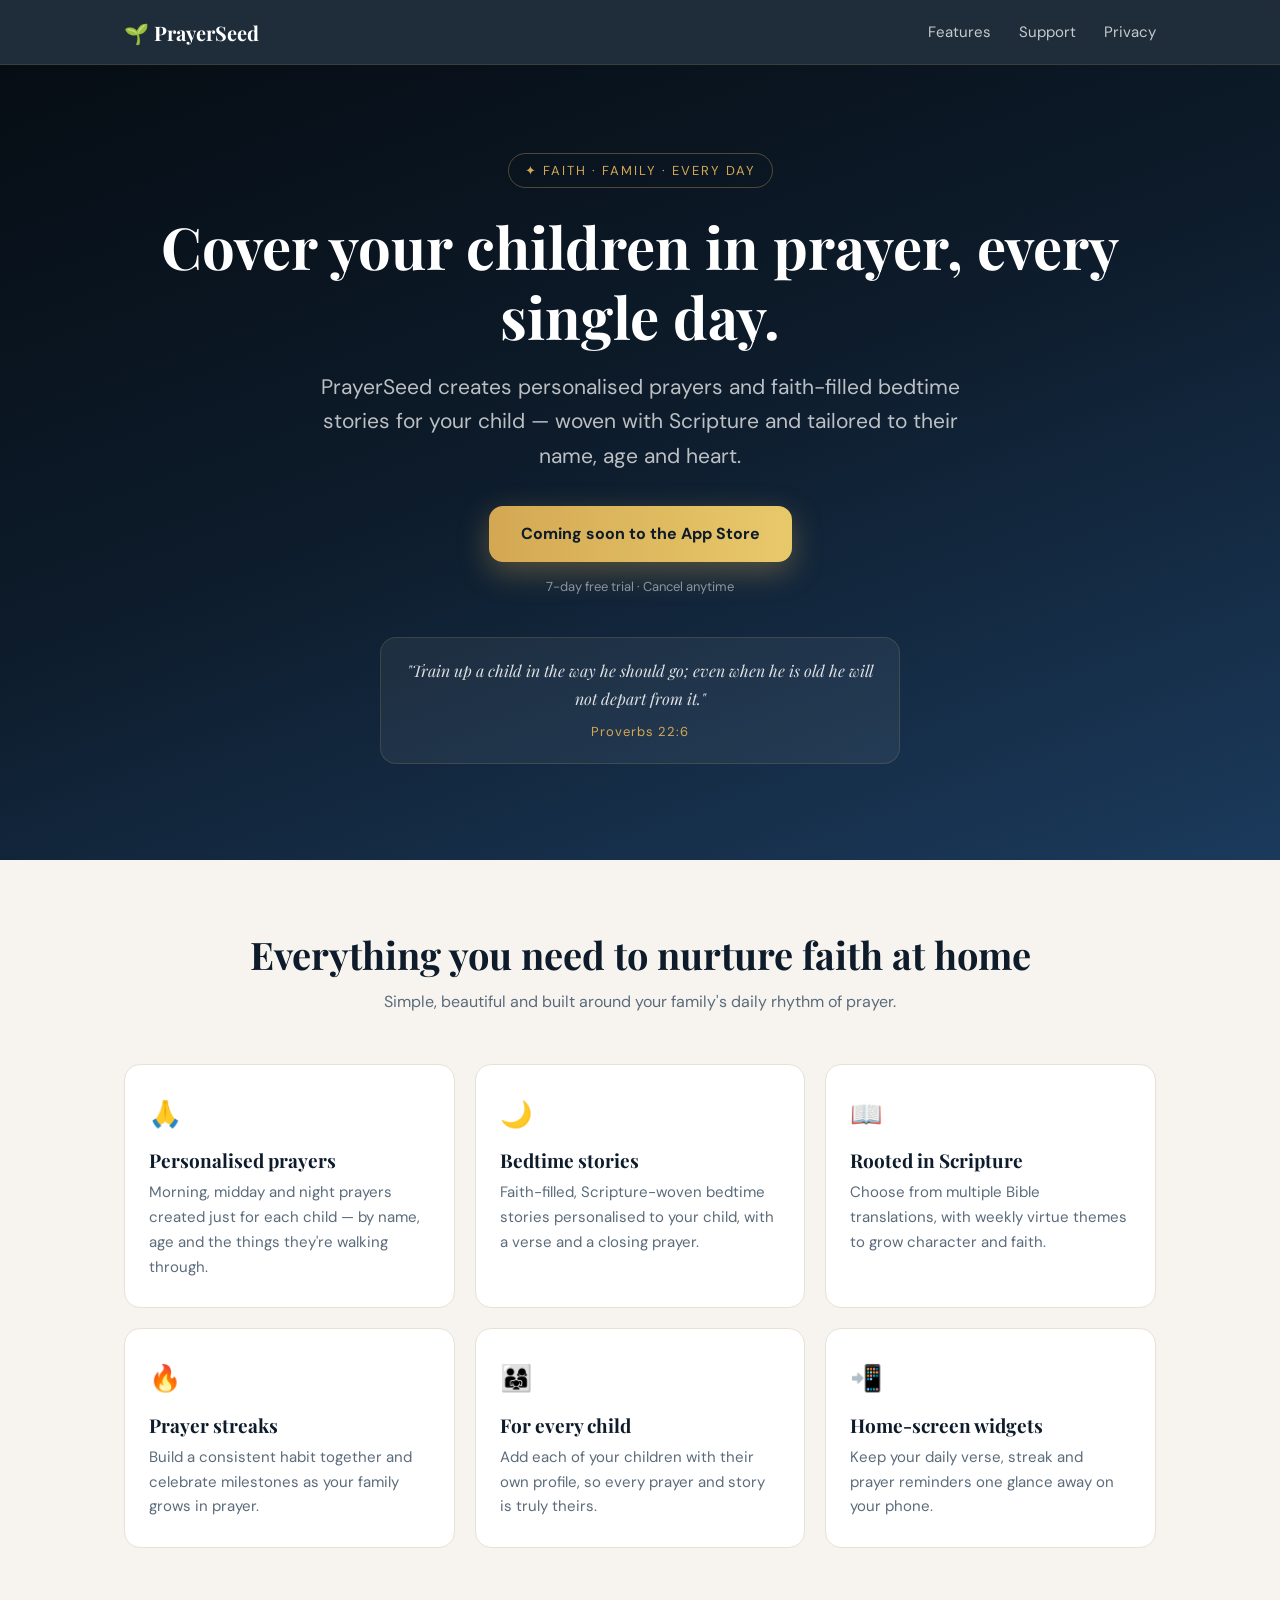
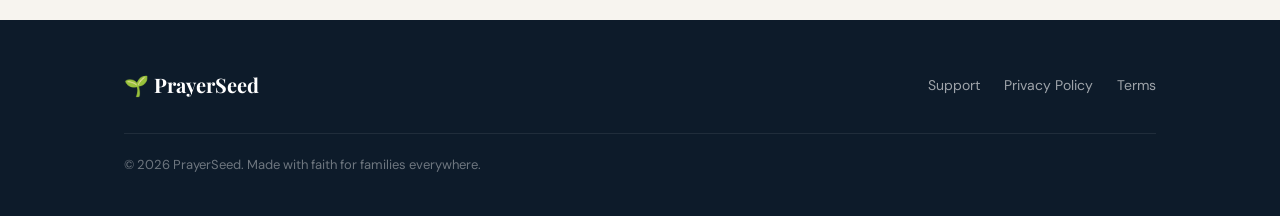
==== index.html @ 8b109efc "PrayerSeed marketing site: landing, privacy, terms, support Static site for prayerseed.app — App Sto" ====
<!DOCTYPE html>
<html lang="en">
<head>
  <meta charset="UTF-8" />
  <meta name="viewport" content="width=device-width, initial-scale=1.0" />
  <title>PrayerSeed — Personalised prayers & bedtime stories for your children</title>
  <meta name="description" content="PrayerSeed helps parents cover their children in prayer every day, with personalised prayers and faith-filled bedtime stories woven with Scripture." />
  <link rel="preconnect" href="https://fonts.googleapis.com" />
  <link rel="preconnect" href="https://fonts.gstatic.com" crossorigin />
  <link href="https://fonts.googleapis.com/css2?family=DM+Sans:wght@400;500;700&family=Playfair+Display:ital,wght@0,600;0,700;1,500&display=swap" rel="stylesheet" />
  <link rel="stylesheet" href="/styles.css" />
</head>
<body>
  <header class="site-header">
    <div class="wrap">
      <a class="brand" href="/">🌱 PrayerSeed</a>
      <nav class="nav">
        <a href="/#features">Features</a>
        <a href="/support">Support</a>
        <a href="/privacy">Privacy</a>
      </nav>
    </div>
  </header>

  <section class="hero">
    <div class="wrap">
      <span class="badge">✦ Faith · Family · Every day</span>
      <h1>Cover your children in prayer, every single day.</h1>
      <p class="lead">PrayerSeed creates personalised prayers and faith-filled bedtime stories for your child — woven with Scripture and tailored to their name, age and heart.</p>
      <a class="cta" href="#" aria-label="Download on the App Store">Coming soon to the App Store</a>
      <span class="cta-note">7-day free trial · Cancel anytime</span>
      <div class="verse">
        <em>"Train up a child in the way he should go; even when he is old he will not depart from it."</em>
        <span>Proverbs 22:6</span>
      </div>
    </div>
  </section>

  <section id="features">
    <div class="wrap">
      <h2>Everything you need to nurture faith at home</h2>
      <p class="sub">Simple, beautiful and built around your family's daily rhythm of prayer.</p>
      <div class="features">
        <div class="feature"><div class="ic">🙏</div><h3>Personalised prayers</h3><p>Morning, midday and night prayers created just for each child — by name, age and the things they're walking through.</p></div>
        <div class="feature"><div class="ic">🌙</div><h3>Bedtime stories</h3><p>Faith-filled, Scripture-woven bedtime stories personalised to your child, with a verse and a closing prayer.</p></div>
        <div class="feature"><div class="ic">📖</div><h3>Rooted in Scripture</h3><p>Choose from multiple Bible translations, with weekly virtue themes to grow character and faith.</p></div>
        <div class="feature"><div class="ic">🔥</div><h3>Prayer streaks</h3><p>Build a consistent habit together and celebrate milestones as your family grows in prayer.</p></div>
        <div class="feature"><div class="ic">👨‍👩‍👧</div><h3>For every child</h3><p>Add each of your children with their own profile, so every prayer and story is truly theirs.</p></div>
        <div class="feature"><div class="ic">📲</div><h3>Home-screen widgets</h3><p>Keep your daily verse, streak and prayer reminders one glance away on your phone.</p></div>
      </div>
    </div>
  </section>

  <footer class="site-footer">
    <div class="wrap">
      <a class="brand" href="/">🌱 PrayerSeed</a>
      <nav>
        <a href="/support">Support</a>
        <a href="/privacy">Privacy Policy</a>
        <a href="/terms">Terms</a>
      </nav>
      <div class="copy">© 2026 PrayerSeed. Made with faith for families everywhere.</div>
    </div>
  </footer>
</body>
</html>
---- styles.css ----
/* PrayerSeed website — shared styles */
:root {
  --navy: #0D1B2A;
  --navy-2: #1B3A5C;
  --navy-3: #2E5A8E;
  --gold: #D4A853;
  --gold-light: #E8C96A;
  --cream: #F7F4EF;
  --ink: #1E2A38;
  --muted: #5B6B7B;
  --line: #E7E1D8;
  --white: #ffffff;
  --radius: 16px;
  --maxw: 1080px;
}

* { box-sizing: border-box; }
html { scroll-behavior: smooth; }
body {
  margin: 0;
  font-family: 'DM Sans', -apple-system, BlinkMacSystemFont, 'Segoe UI', sans-serif;
  color: var(--ink);
  background: var(--cream);
  line-height: 1.65;
  -webkit-font-smoothing: antialiased;
}
h1, h2, h3 { font-family: 'Playfair Display', Georgia, serif; line-height: 1.2; color: var(--navy); }
a { color: var(--navy-2); text-decoration: none; }
a:hover { color: var(--gold); }
img { max-width: 100%; }

.wrap { max-width: var(--maxw); margin: 0 auto; padding: 0 24px; }

/* Header */
.site-header {
  position: sticky; top: 0; z-index: 20;
  background: rgba(13,27,42,0.92);
  backdrop-filter: blur(8px);
  border-bottom: 1px solid rgba(212,168,83,0.15);
}
.site-header .wrap { display: flex; align-items: center; justify-content: space-between; height: 64px; }
.brand { display: flex; align-items: center; gap: 10px; font-family: 'Playfair Display', serif; font-weight: 700; font-size: 20px; color: var(--white); }
.brand .seed { width: 26px; height: 26px; }
.nav a { color: rgba(255,255,255,0.75); margin-left: 24px; font-size: 15px; }
.nav a:hover { color: var(--gold-light); }

/* Hero */
.hero {
  background: linear-gradient(160deg, #060D14 0%, var(--navy) 45%, var(--navy-2) 100%);
  color: var(--white);
  text-align: center;
  padding: 88px 0 96px;
}
.hero .badge {
  display: inline-block; font-size: 13px; letter-spacing: 2px; text-transform: uppercase;
  color: var(--gold); border: 1px solid rgba(212,168,83,0.35); border-radius: 999px;
  padding: 6px 16px; margin-bottom: 24px;
}
.hero h1 { font-size: clamp(34px, 6vw, 58px); color: var(--white); margin: 0 0 18px; }
.hero p.lead { font-size: clamp(17px, 2.4vw, 21px); color: rgba(255,255,255,0.72); max-width: 640px; margin: 0 auto 32px; }
.hero .verse {
  margin: 40px auto 0; max-width: 520px; padding: 20px 24px;
  background: rgba(255,255,255,0.06); border: 1px solid rgba(212,168,83,0.18); border-radius: var(--radius);
}
.hero .verse em { font-family: 'Playfair Display', serif; font-style: italic; color: rgba(255,255,255,0.85); }
.hero .verse span { display: block; margin-top: 8px; font-size: 13px; color: var(--gold); letter-spacing: 1px; }

.cta {
  display: inline-flex; align-items: center; gap: 10px;
  background: linear-gradient(90deg, var(--gold), var(--gold-light));
  color: var(--navy); font-weight: 700; font-size: 16px;
  padding: 15px 32px; border-radius: 14px; box-shadow: 0 10px 30px rgba(212,168,83,0.35);
}
.cta:hover { color: var(--navy); transform: translateY(-1px); }
.cta-note { display:block; margin-top: 14px; font-size: 13px; color: rgba(255,255,255,0.5); }

/* Sections */
section { padding: 72px 0; }
section h2 { font-size: clamp(26px, 4vw, 38px); text-align: center; margin: 0 0 12px; }
section .sub { text-align: center; color: var(--muted); max-width: 560px; margin: 0 auto 48px; }

.features { display: grid; grid-template-columns: repeat(3, 1fr); gap: 20px; }
.feature {
  background: var(--white); border: 1px solid var(--line); border-radius: var(--radius);
  padding: 28px 24px; text-align: left;
}
.feature .ic { font-size: 26px; }
.feature h3 { font-size: 19px; margin: 14px 0 8px; }
.feature p { color: var(--muted); font-size: 15px; margin: 0; }

/* Content pages */
.page { background: var(--white); }
.page-hero { background: linear-gradient(160deg, var(--navy) 0%, var(--navy-2) 100%); color: #fff; padding: 56px 0; text-align: center; }
.page-hero h1 { color: #fff; margin: 0; font-size: clamp(30px, 5vw, 44px); }
.page-hero p { color: rgba(255,255,255,0.6); margin: 10px 0 0; }
.legal { max-width: 780px; margin: 0 auto; padding: 56px 24px 80px; }
.legal h2 { font-size: 24px; margin: 40px 0 12px; }
.legal h3 { font-size: 18px; margin: 26px 0 8px; color: var(--navy-2); }
.legal p, .legal li { color: #34404d; font-size: 16px; }
.legal ul { padding-left: 20px; }
.legal .updated { color: var(--muted); font-size: 14px; }
.legal a { text-decoration: underline; }
.callout { background: var(--cream); border-left: 3px solid var(--gold); border-radius: 8px; padding: 16px 20px; margin: 20px 0; font-size: 15px; }

/* Footer */
.site-footer { background: var(--navy); color: rgba(255,255,255,0.6); padding: 48px 0 40px; }
.site-footer .wrap { display: flex; flex-wrap: wrap; gap: 24px; justify-content: space-between; align-items: center; }
.site-footer .brand { color: #fff; }
.site-footer nav a { color: rgba(255,255,255,0.6); margin-left: 20px; font-size: 14px; }
.site-footer nav a:hover { color: var(--gold-light); }
.site-footer .copy { width: 100%; font-size: 13px; color: rgba(255,255,255,0.4); border-top: 1px solid rgba(255,255,255,0.08); padding-top: 20px; margin-top: 8px; }

@media (max-width: 760px) {
  .features { grid-template-columns: 1fr; }
  .nav a { margin-left: 16px; font-size: 14px; }
  .site-footer .wrap { flex-direction: column; align-items: flex-start; }
  .site-footer nav a { margin: 0 16px 0 0; }
}
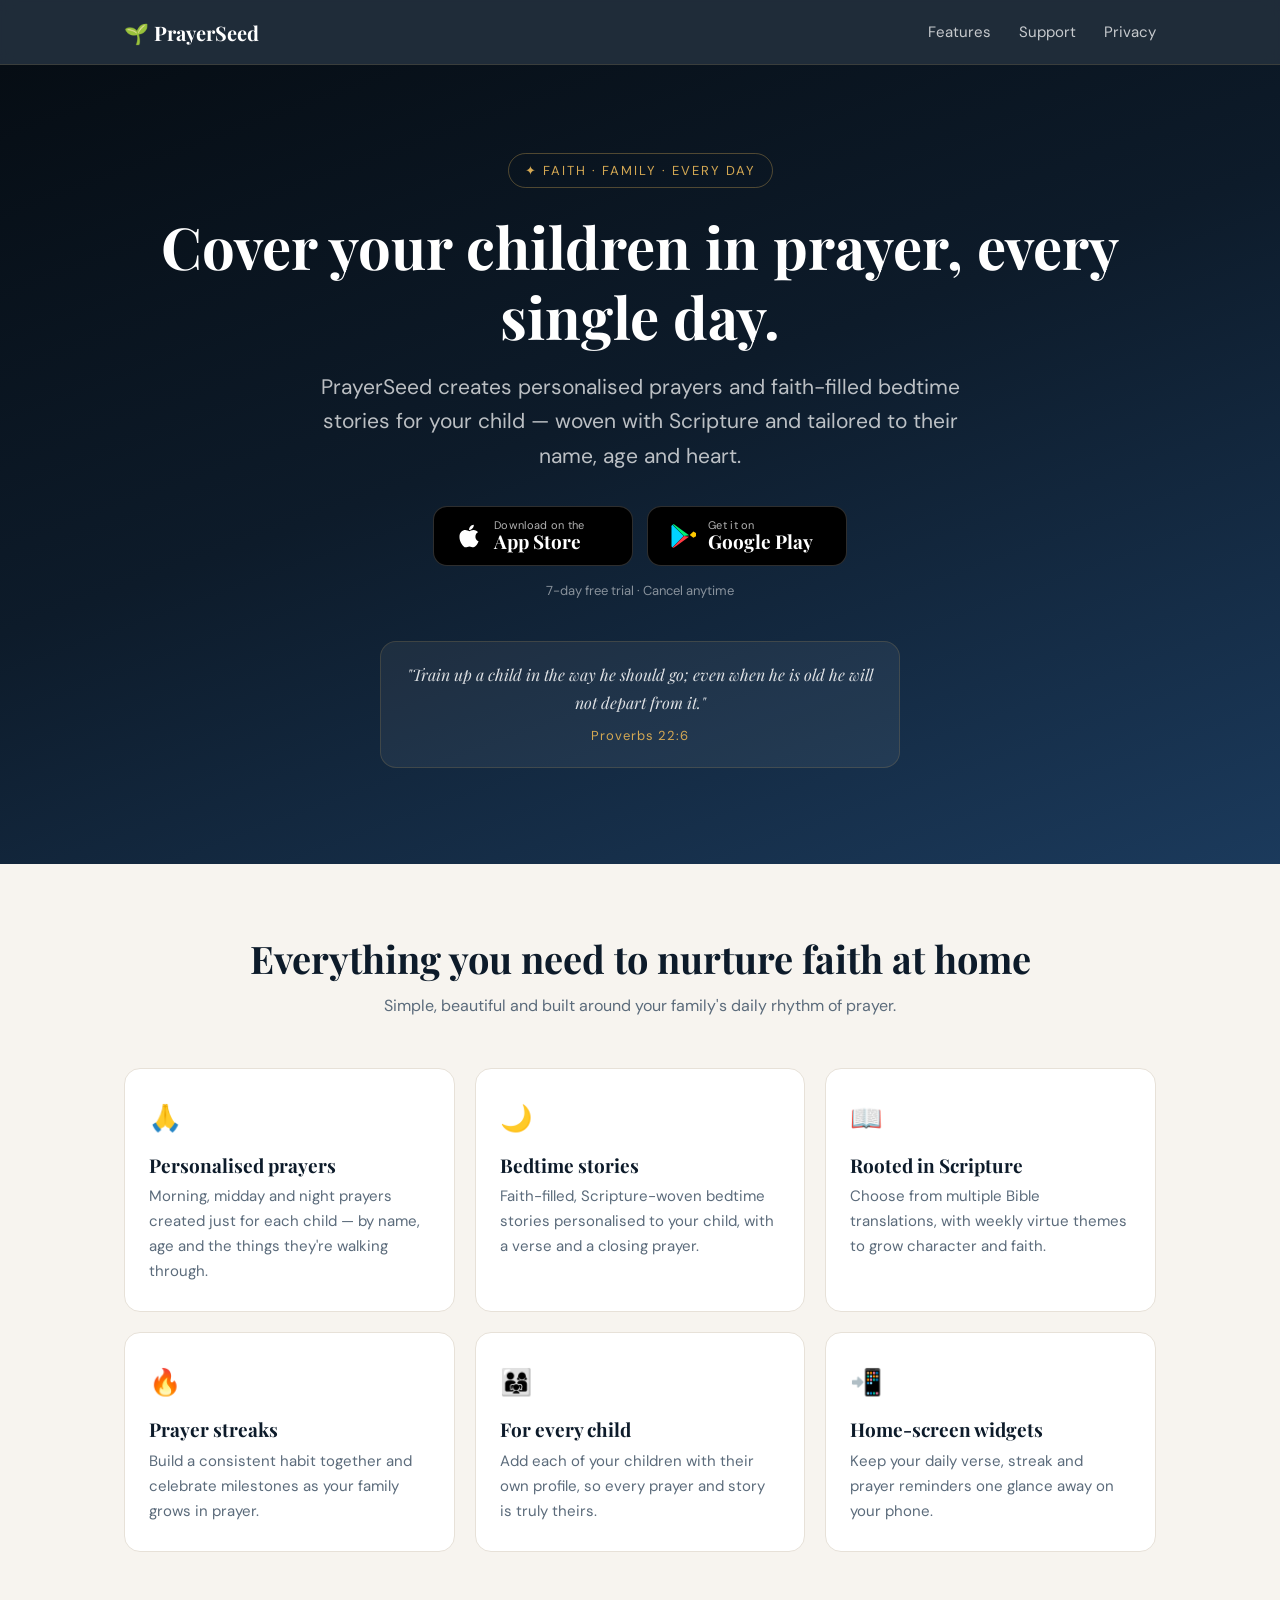
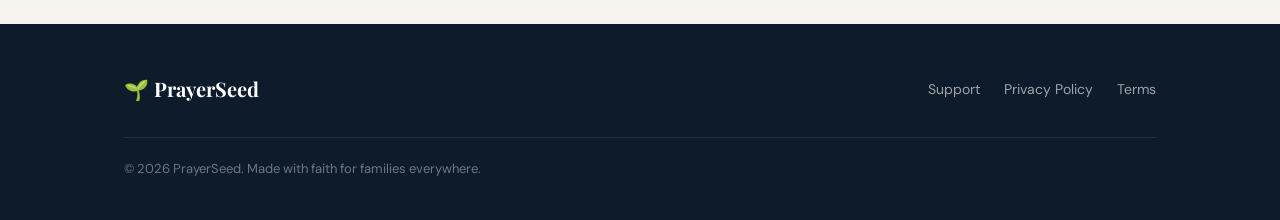
==== commit 72a66981: "feat(web): add live App Store and Google Play download buttons Both apps are live; replace the "Comi" ====
--- a/index.html
+++ b/index.html
@@ -27,7 +27,16 @@
       <span class="badge">✦ Faith · Family · Every day</span>
       <h1>Cover your children in prayer, every single day.</h1>
       <p class="lead">PrayerSeed creates personalised prayers and faith-filled bedtime stories for your child — woven with Scripture and tailored to their name, age and heart.</p>
-      <a class="cta" href="#" aria-label="Download on the App Store">Coming soon to the App Store</a>
+      <div class="store-buttons">
+        <a class="store-btn" href="https://apps.apple.com/gb/app/prayerseed/id6774805159" aria-label="Download on the App Store">
+          <svg class="store-btn__ic" viewBox="0 0 384 512" aria-hidden="true"><path fill="currentColor" d="M318.7 268.7c-.2-36.7 16.4-64.4 50-84.8-18.8-26.9-47.2-41.7-84.7-44.6-35.5-2.8-74.3 20.7-88.5 20.7-15 0-49.4-19.7-76.4-19.7C63.3 141.2 4 184.8 4 273.5q0 39.3 14.4 81.2c12.8 36.7 59 126.7 107.2 125.2 25.2-.6 43-17.9 75.8-17.9 31.8 0 48.3 17.9 76.4 17.9 48.6-.7 90.4-82.5 102.6-119.3-65.2-30.7-61.7-90-61.7-91.9zm-56.6-164.2c27.3-32.4 24.8-61.9 24-72.5-24.1 1.4-52 16.4-67.9 34.9-17.5 19.8-27.8 44.3-25.6 71.9 26.1 2 49.9-11.4 69.5-34.3z"/></svg>
+          <span class="store-btn__txt"><small>Download on the</small><strong>App Store</strong></span>
+        </a>
+        <a class="store-btn" href="https://play.google.com/store/apps/details?id=com.prayerseed.app" aria-label="Get it on Google Play">
+          <svg class="store-btn__ic" viewBox="0 0 512 512" aria-hidden="true"><path fill="#00D3FF" d="M47 32C36 38 29 49 29 65v382c0 16 7 27 18 33l223-224z"/><path fill="#00F076" d="M375 241 90 32c-13-9-27-9-38-1l224 223z"/><path fill="#FFC900" d="m460 289 63-36c19-11 19-40 0-51l-63-37-71 71z"/><path fill="#FF3A44" d="m276 254-224 226c11 8 25 8 38-1l285-209z"/></svg>
+          <span class="store-btn__txt"><small>Get it on</small><strong>Google Play</strong></span>
+        </a>
+      </div>
       <span class="cta-note">7-day free trial · Cancel anytime</span>
       <div class="verse">
         <em>"Train up a child in the way he should go; even when he is old he will not depart from it."</em>
--- a/styles.css
+++ b/styles.css
@@ -74,6 +74,21 @@
 .cta:hover { color: var(--navy); transform: translateY(-1px); }
 .cta-note { display:block; margin-top: 14px; font-size: 13px; color: rgba(255,255,255,0.5); }
 
+/* Store buttons */
+.store-buttons { display: flex; flex-wrap: wrap; gap: 14px; justify-content: center; }
+.store-btn {
+  display: inline-flex; align-items: center; gap: 12px;
+  background: #000; color: var(--white);
+  border: 1px solid rgba(255,255,255,0.18); border-radius: 14px;
+  padding: 12px 22px; min-width: 200px;
+  transition: transform .15s ease, border-color .15s ease;
+}
+.store-btn:hover { color: var(--white); transform: translateY(-1px); border-color: rgba(212,168,83,0.55); }
+.store-btn__ic { width: 26px; height: 26px; flex: none; }
+.store-btn__txt { display: flex; flex-direction: column; align-items: flex-start; line-height: 1.15; }
+.store-btn__txt small { font-size: 11px; letter-spacing: .3px; color: rgba(255,255,255,0.7); }
+.store-btn__txt strong { font-family: 'Playfair Display', serif; font-size: 19px; font-weight: 700; }
+
 /* Sections */
 section { padding: 72px 0; }
 section h2 { font-size: clamp(26px, 4vw, 38px); text-align: center; margin: 0 0 12px; }
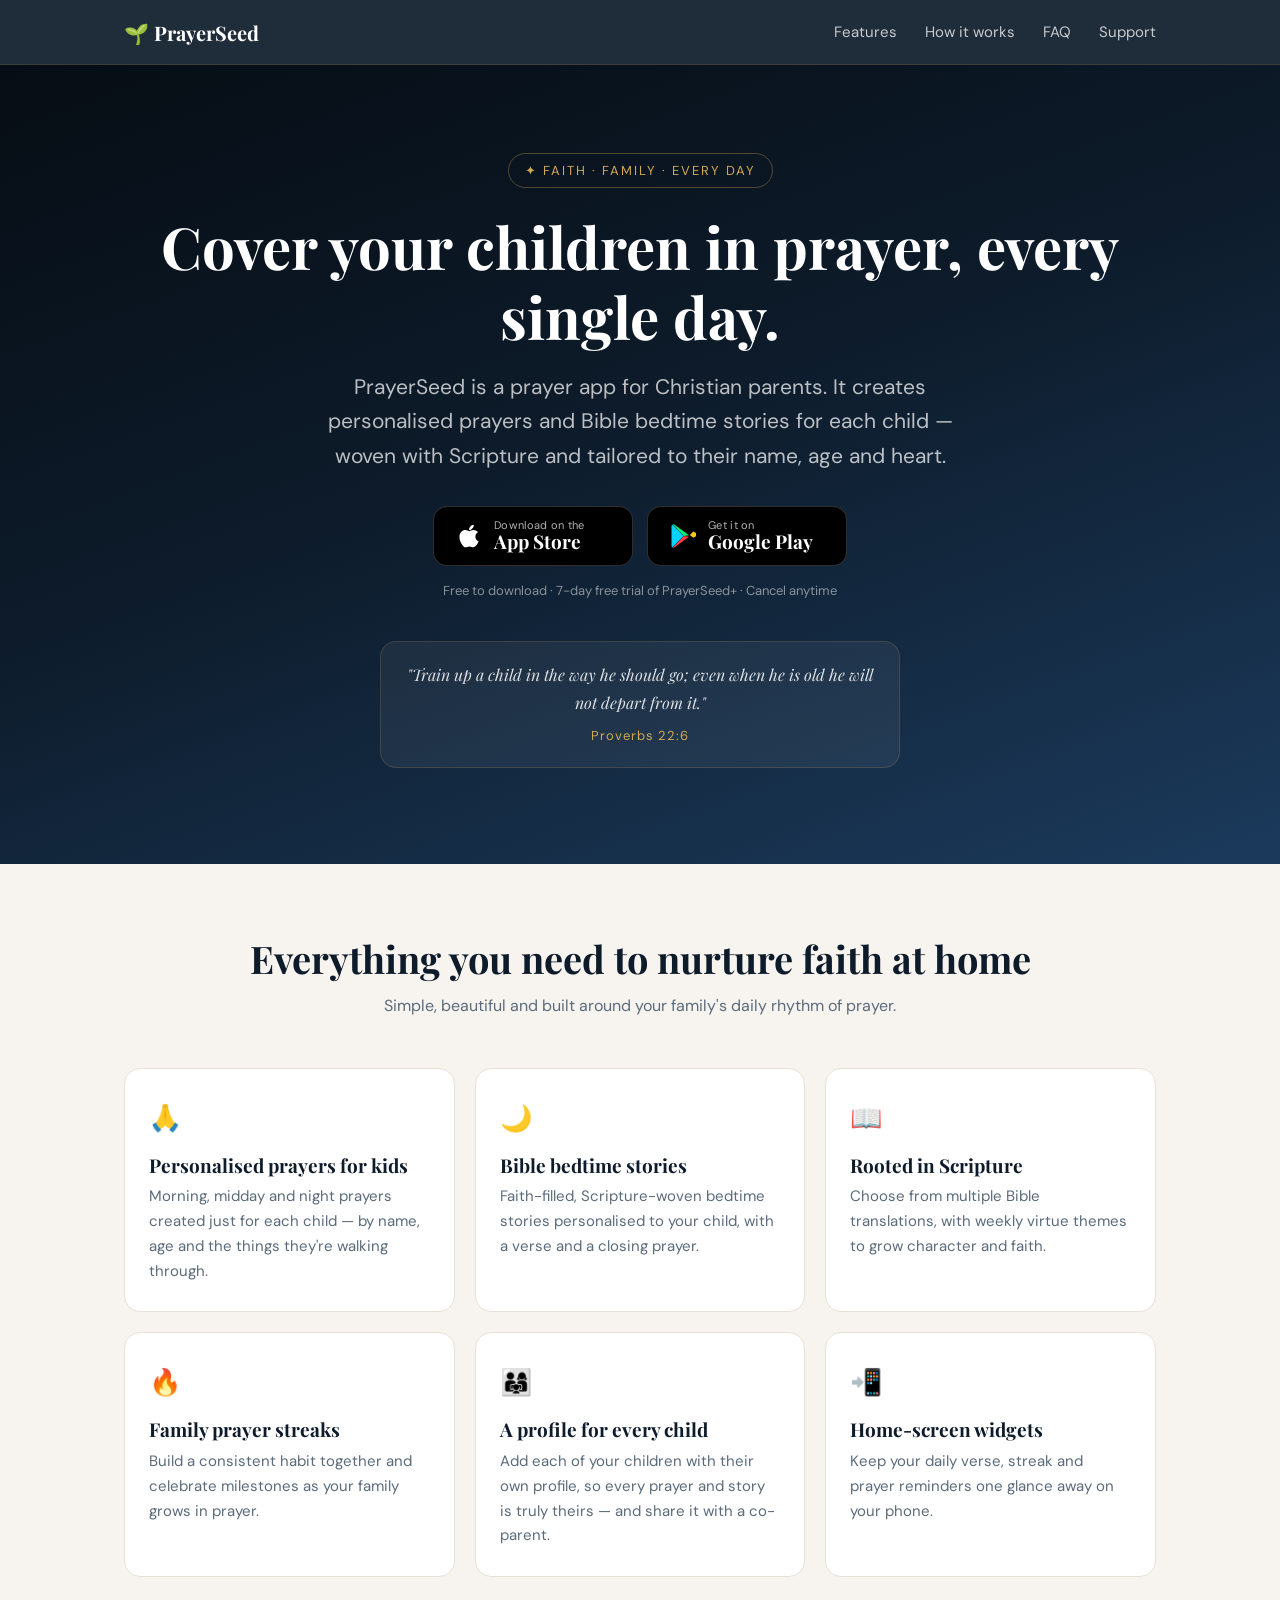
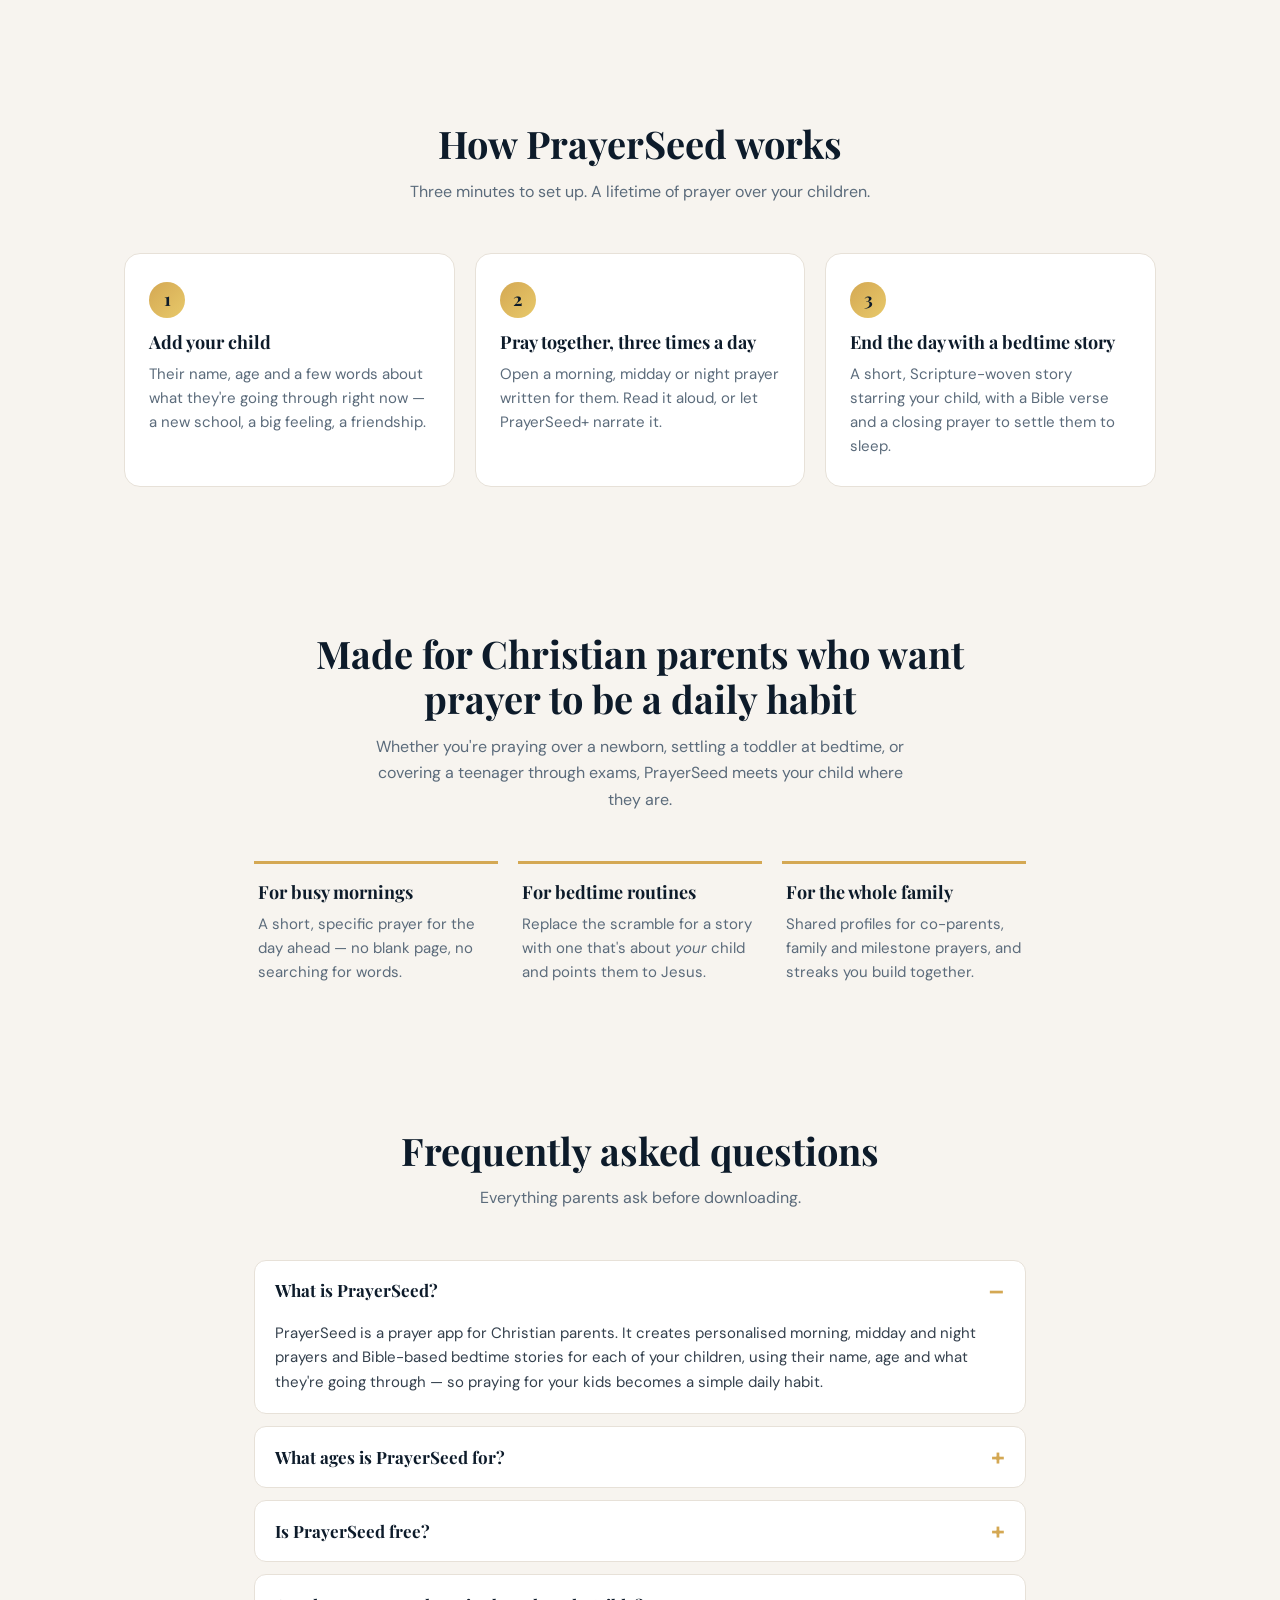
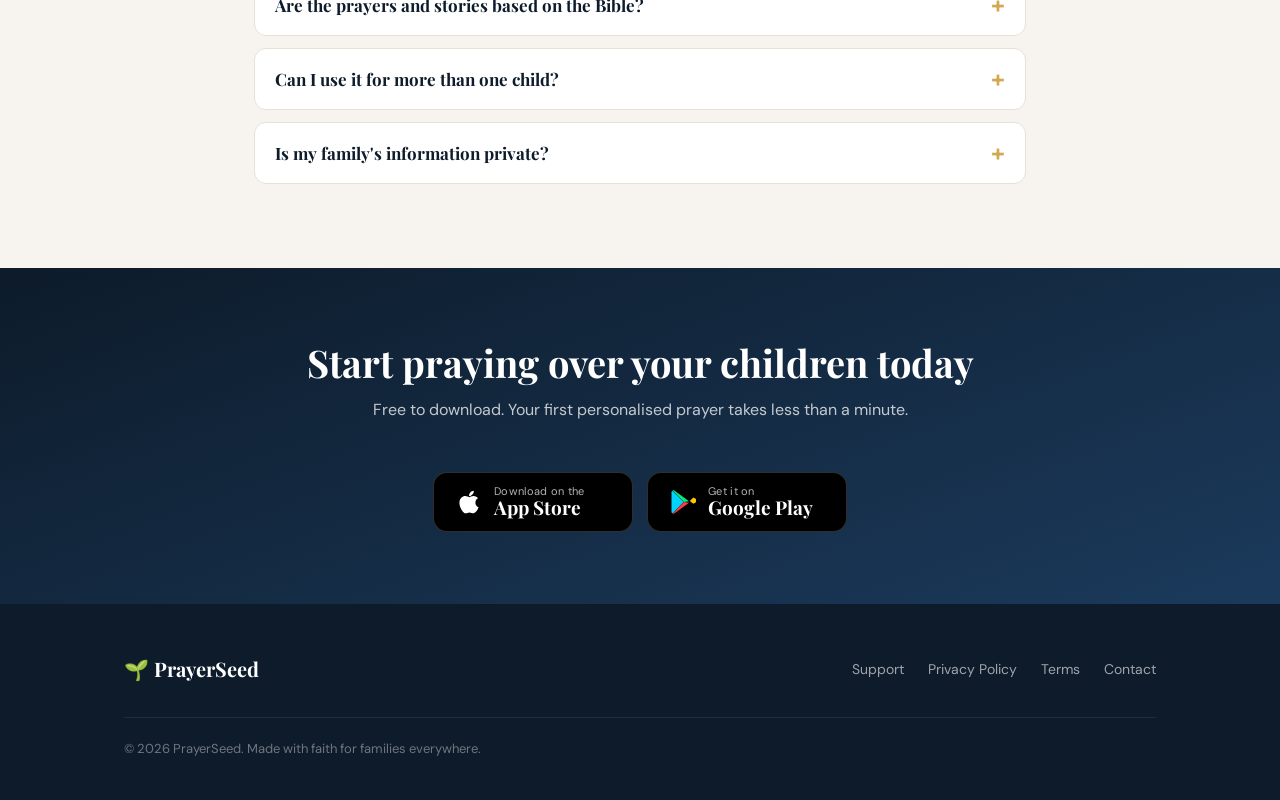
==== commit 656da02c: "feat(seo): technical SEO, structured data, social cards and new content sections - Title/description" ====
--- a/index.html
+++ b/index.html
@@ -3,70 +3,282 @@
 <head>
   <meta charset="UTF-8" />
   <meta name="viewport" content="width=device-width, initial-scale=1.0" />
-  <title>PrayerSeed — Personalised prayers & bedtime stories for your children</title>
-  <meta name="description" content="PrayerSeed helps parents cover their children in prayer every day, with personalised prayers and faith-filled bedtime stories woven with Scripture." />
+  <title>PrayerSeed – Prayer App for Kids & Bedtime Bible Stories</title>
+  <meta name="description" content="Personalised daily prayers and Bible bedtime stories for each of your children, by name and age. Free to download — 7-day free trial on iOS &amp; Android." />
+  <link rel="canonical" href="https://www.prayerseed.app/" />
+  <meta name="robots" content="index, follow, max-image-preview:large" />
+  <meta name="theme-color" content="#0D1B2A" />
+  <meta name="apple-itunes-app" content="app-id=6774805159" />
+
+  <!-- Social sharing -->
+  <meta property="og:type" content="website" />
+  <meta property="og:site_name" content="PrayerSeed" />
+  <meta property="og:locale" content="en_GB" />
+  <meta property="og:url" content="https://www.prayerseed.app/" />
+  <meta property="og:title" content="PrayerSeed – Prayer App for Kids & Bedtime Bible Stories" />
+  <meta property="og:description" content="Personalised daily prayers and Scripture-woven bedtime stories for each of your children. Free 7-day trial on iOS & Android." />
+  <meta property="og:image" content="https://www.prayerseed.app/og-image.jpg" />
+  <meta property="og:image:width" content="1200" />
+  <meta property="og:image:height" content="630" />
+  <meta property="og:image:alt" content="PrayerSeed app — cover your children in prayer, every single day" />
+  <meta name="twitter:card" content="summary_large_image" />
+  <meta name="twitter:title" content="PrayerSeed – Prayer App for Kids & Bedtime Bible Stories" />
+  <meta name="twitter:description" content="Personalised daily prayers and Scripture-woven bedtime stories for each of your children. Free 7-day trial on iOS & Android." />
+  <meta name="twitter:image" content="https://www.prayerseed.app/og-image.jpg" />
+
+  <!-- Icons -->
+  <link rel="icon" type="image/png" sizes="32x32" href="/favicon-32.png" />
+  <link rel="apple-touch-icon" sizes="180x180" href="/apple-touch-icon.png" />
+  <link rel="manifest" href="/site.webmanifest" />
+
   <link rel="preconnect" href="https://fonts.googleapis.com" />
   <link rel="preconnect" href="https://fonts.gstatic.com" crossorigin />
   <link href="https://fonts.googleapis.com/css2?family=DM+Sans:wght@400;500;700&family=Playfair+Display:ital,wght@0,600;0,700;1,500&display=swap" rel="stylesheet" />
   <link rel="stylesheet" href="/styles.css" />
+
+  <script type="application/ld+json">
+  {
+    "@context": "https://schema.org",
+    "@graph": [
+      {
+        "@type": "Organization",
+        "@id": "https://www.prayerseed.app/#organization",
+        "name": "PrayerSeed",
+        "url": "https://www.prayerseed.app/",
+        "logo": { "@type": "ImageObject", "url": "https://www.prayerseed.app/icon-512.png", "width": 512, "height": 512 },
+        "email": "support@prayerseed.app",
+        "contactPoint": { "@type": "ContactPoint", "contactType": "customer support", "email": "support@prayerseed.app", "url": "https://www.prayerseed.app/support" }
+      },
+      {
+        "@type": "WebSite",
+        "@id": "https://www.prayerseed.app/#website",
+        "url": "https://www.prayerseed.app/",
+        "name": "PrayerSeed",
+        "publisher": { "@id": "https://www.prayerseed.app/#organization" },
+        "inLanguage": "en"
+      },
+      {
+        "@type": "WebPage",
+        "@id": "https://www.prayerseed.app/#webpage",
+        "url": "https://www.prayerseed.app/",
+        "name": "PrayerSeed – Prayer App for Kids & Bedtime Bible Stories",
+        "description": "Personalised daily prayers and Bible bedtime stories for each of your children, by name and age.",
+        "isPartOf": { "@id": "https://www.prayerseed.app/#website" },
+        "about": { "@id": "https://www.prayerseed.app/#app" },
+        "primaryImageOfPage": { "@type": "ImageObject", "url": "https://www.prayerseed.app/og-image.jpg", "width": 1200, "height": 630 },
+        "inLanguage": "en"
+      },
+      {
+        "@type": "MobileApplication",
+        "@id": "https://www.prayerseed.app/#app",
+        "name": "PrayerSeed",
+        "alternateName": "PrayerSeed – Personalised prayers & bedtime stories for your children",
+        "description": "PrayerSeed helps parents nurture their children's faith every day with personalised morning, midday and night prayers and Scripture-woven bedtime stories, created around each child's name, age and heart.",
+        "url": "https://www.prayerseed.app/",
+        "image": "https://www.prayerseed.app/icon-512.png",
+        "applicationCategory": "LifestyleApplication",
+        "applicationSubCategory": "Religion & Spirituality",
+        "operatingSystem": "iOS 15.1 or later, Android",
+        "contentRating": "4+",
+        "inLanguage": "en",
+        "isFamilyFriendly": true,
+        "audience": { "@type": "PeopleAudience", "audienceType": "Christian parents and families" },
+        "author": { "@id": "https://www.prayerseed.app/#organization" },
+        "publisher": { "@id": "https://www.prayerseed.app/#organization" },
+        "downloadUrl": "https://apps.apple.com/gb/app/prayerseed/id6774805159",
+        "installUrl": "https://play.google.com/store/apps/details?id=com.prayerseed.app",
+        "sameAs": [
+          "https://apps.apple.com/gb/app/prayerseed/id6774805159",
+          "https://play.google.com/store/apps/details?id=com.prayerseed.app"
+        ],
+        "offers": [
+          { "@type": "Offer", "name": "Free", "price": "0", "priceCurrency": "GBP", "category": "free", "description": "Daily personalised prayers and 3 personalised bedtime stories per month." },
+          { "@type": "Offer", "name": "PrayerSeed+", "category": "subscription", "description": "Unlimited prayers and stories, all Bible translations, family and milestone prayers, audio narration. 7-day free trial." }
+        ],
+        "featureList": [
+          "Personalised morning, midday and night prayers for each child",
+          "Scripture-woven bedtime stories with a verse and closing prayer",
+          "Profiles for every child",
+          "Multiple Bible translations and weekly virtue themes",
+          "Family prayer streaks and milestones",
+          "Home-screen widgets with the daily verse and reminders"
+        ]
+      },
+      {
+        "@type": "FAQPage",
+        "@id": "https://www.prayerseed.app/#faq",
+        "mainEntity": [
+          {
+            "@type": "Question",
+            "name": "What is PrayerSeed?",
+            "acceptedAnswer": { "@type": "Answer", "text": "PrayerSeed is a prayer app for Christian parents. It creates personalised morning, midday and night prayers and Bible-based bedtime stories for each of your children, using their name, age and what they're going through — so praying for your kids becomes a simple daily habit." }
+          },
+          {
+            "@type": "Question",
+            "name": "What ages is PrayerSeed for?",
+            "acceptedAnswer": { "@type": "Answer", "text": "Parents use PrayerSeed for children from babies and toddlers through to teens. Every prayer and bedtime story is written for your child's age, so a prayer for a three-year-old reads very differently from one for a thirteen-year-old." }
+          },
+          {
+            "@type": "Question",
+            "name": "Is PrayerSeed free?",
+            "acceptedAnswer": { "@type": "Answer", "text": "Yes. PrayerSeed is free to download and free accounts include daily prayers and 3 personalised bedtime stories a month. PrayerSeed+ unlocks unlimited prayers and stories, all Bible translations, family and milestone prayers and audio narration, with a 7-day free trial you can cancel any time." }
+          },
+          {
+            "@type": "Question",
+            "name": "Are the prayers and stories based on the Bible?",
+            "acceptedAnswer": { "@type": "Answer", "text": "Yes. Every prayer and bedtime story is woven with Scripture and comes with a Bible verse. You can choose from multiple Bible translations and follow weekly virtue themes such as kindness, courage and gratitude." }
+          },
+          {
+            "@type": "Question",
+            "name": "Can I use it for more than one child?",
+            "acceptedAnswer": { "@type": "Answer", "text": "Yes. Add a profile for each of your children and every prayer and story is created just for them. Co-parents can share a child's profile so the whole family prays together." }
+          },
+          {
+            "@type": "Question",
+            "name": "Is my family's information private?",
+            "acceptedAnswer": { "@type": "Answer", "text": "Yes. We never sell your data, and you can export or permanently delete your account and your children's profiles from inside the app at any time. See our Privacy Policy for full details." }
+          }
+        ]
+      }
+    ]
+  }
+  </script>
 </head>
 <body>
   <header class="site-header">
     <div class="wrap">
-      <a class="brand" href="/">🌱 PrayerSeed</a>
-      <nav class="nav">
+      <a class="brand" href="/" aria-label="PrayerSeed home">🌱 PrayerSeed</a>
+      <nav class="nav" aria-label="Primary">
         <a href="/#features">Features</a>
+        <a class="nav-extra" href="/#how-it-works">How it works</a>
+        <a class="nav-extra" href="/#faq">FAQ</a>
         <a href="/support">Support</a>
-        <a href="/privacy">Privacy</a>
       </nav>
     </div>
   </header>
 
-  <section class="hero">
-    <div class="wrap">
-      <span class="badge">✦ Faith · Family · Every day</span>
-      <h1>Cover your children in prayer, every single day.</h1>
-      <p class="lead">PrayerSeed creates personalised prayers and faith-filled bedtime stories for your child — woven with Scripture and tailored to their name, age and heart.</p>
-      <div class="store-buttons">
-        <a class="store-btn" href="https://apps.apple.com/gb/app/prayerseed/id6774805159" aria-label="Download on the App Store">
-          <svg class="store-btn__ic" viewBox="0 0 384 512" aria-hidden="true"><path fill="currentColor" d="M318.7 268.7c-.2-36.7 16.4-64.4 50-84.8-18.8-26.9-47.2-41.7-84.7-44.6-35.5-2.8-74.3 20.7-88.5 20.7-15 0-49.4-19.7-76.4-19.7C63.3 141.2 4 184.8 4 273.5q0 39.3 14.4 81.2c12.8 36.7 59 126.7 107.2 125.2 25.2-.6 43-17.9 75.8-17.9 31.8 0 48.3 17.9 76.4 17.9 48.6-.7 90.4-82.5 102.6-119.3-65.2-30.7-61.7-90-61.7-91.9zm-56.6-164.2c27.3-32.4 24.8-61.9 24-72.5-24.1 1.4-52 16.4-67.9 34.9-17.5 19.8-27.8 44.3-25.6 71.9 26.1 2 49.9-11.4 69.5-34.3z"/></svg>
-          <span class="store-btn__txt"><small>Download on the</small><strong>App Store</strong></span>
-        </a>
-        <a class="store-btn" href="https://play.google.com/store/apps/details?id=com.prayerseed.app" aria-label="Get it on Google Play">
-          <svg class="store-btn__ic" viewBox="0 0 512 512" aria-hidden="true"><path fill="#00D3FF" d="M47 32C36 38 29 49 29 65v382c0 16 7 27 18 33l223-224z"/><path fill="#00F076" d="M375 241 90 32c-13-9-27-9-38-1l224 223z"/><path fill="#FFC900" d="m460 289 63-36c19-11 19-40 0-51l-63-37-71 71z"/><path fill="#FF3A44" d="m276 254-224 226c11 8 25 8 38-1l285-209z"/></svg>
-          <span class="store-btn__txt"><small>Get it on</small><strong>Google Play</strong></span>
-        </a>
-      </div>
-      <span class="cta-note">7-day free trial · Cancel anytime</span>
-      <div class="verse">
-        <em>"Train up a child in the way he should go; even when he is old he will not depart from it."</em>
-        <span>Proverbs 22:6</span>
-      </div>
-    </div>
-  </section>
-
-  <section id="features">
-    <div class="wrap">
-      <h2>Everything you need to nurture faith at home</h2>
-      <p class="sub">Simple, beautiful and built around your family's daily rhythm of prayer.</p>
-      <div class="features">
-        <div class="feature"><div class="ic">🙏</div><h3>Personalised prayers</h3><p>Morning, midday and night prayers created just for each child — by name, age and the things they're walking through.</p></div>
-        <div class="feature"><div class="ic">🌙</div><h3>Bedtime stories</h3><p>Faith-filled, Scripture-woven bedtime stories personalised to your child, with a verse and a closing prayer.</p></div>
-        <div class="feature"><div class="ic">📖</div><h3>Rooted in Scripture</h3><p>Choose from multiple Bible translations, with weekly virtue themes to grow character and faith.</p></div>
-        <div class="feature"><div class="ic">🔥</div><h3>Prayer streaks</h3><p>Build a consistent habit together and celebrate milestones as your family grows in prayer.</p></div>
-        <div class="feature"><div class="ic">👨‍👩‍👧</div><h3>For every child</h3><p>Add each of your children with their own profile, so every prayer and story is truly theirs.</p></div>
-        <div class="feature"><div class="ic">📲</div><h3>Home-screen widgets</h3><p>Keep your daily verse, streak and prayer reminders one glance away on your phone.</p></div>
-      </div>
-    </div>
-  </section>
+  <main>
+    <section class="hero" aria-labelledby="hero-title">
+      <div class="wrap">
+        <span class="badge">✦ Faith · Family · Every day</span>
+        <h1 id="hero-title">Cover your children in prayer, every single day.</h1>
+        <p class="lead">PrayerSeed is a prayer app for Christian parents. It creates personalised prayers and Bible bedtime stories for each child — woven with Scripture and tailored to their name, age and heart.</p>
+        <div class="store-buttons">
+          <a class="store-btn" href="https://apps.apple.com/gb/app/prayerseed/id6774805159" aria-label="Download PrayerSeed on the App Store">
+            <svg class="store-btn__ic" viewBox="0 0 384 512" aria-hidden="true"><path fill="currentColor" d="M318.7 268.7c-.2-36.7 16.4-64.4 50-84.8-18.8-26.9-47.2-41.7-84.7-44.6-35.5-2.8-74.3 20.7-88.5 20.7-15 0-49.4-19.7-76.4-19.7C63.3 141.2 4 184.8 4 273.5q0 39.3 14.4 81.2c12.8 36.7 59 126.7 107.2 125.2 25.2-.6 43-17.9 75.8-17.9 31.8 0 48.3 17.9 76.4 17.9 48.6-.7 90.4-82.5 102.6-119.3-65.2-30.7-61.7-90-61.7-91.9zm-56.6-164.2c27.3-32.4 24.8-61.9 24-72.5-24.1 1.4-52 16.4-67.9 34.9-17.5 19.8-27.8 44.3-25.6 71.9 26.1 2 49.9-11.4 69.5-34.3z"/></svg>
+            <span class="store-btn__txt"><small>Download on the</small><strong>App Store</strong></span>
+          </a>
+          <a class="store-btn" href="https://play.google.com/store/apps/details?id=com.prayerseed.app&amp;referrer=utm_source%3Dprayerseed.app%26utm_medium%3Dweb%26utm_campaign%3Dlanding" aria-label="Get PrayerSeed on Google Play">
+            <svg class="store-btn__ic" viewBox="0 0 512 512" aria-hidden="true"><path fill="#00D3FF" d="M47 32C36 38 29 49 29 65v382c0 16 7 27 18 33l223-224z"/><path fill="#00F076" d="M375 241 90 32c-13-9-27-9-38-1l224 223z"/><path fill="#FFC900" d="m460 289 63-36c19-11 19-40 0-51l-63-37-71 71z"/><path fill="#FF3A44" d="m276 254-224 226c11 8 25 8 38-1l285-209z"/></svg>
+            <span class="store-btn__txt"><small>Get it on</small><strong>Google Play</strong></span>
+          </a>
+        </div>
+        <span class="cta-note">Free to download · 7-day free trial of PrayerSeed+ · Cancel anytime</span>
+        <div class="verse">
+          <em>"Train up a child in the way he should go; even when he is old he will not depart from it."</em>
+          <span>Proverbs 22:6</span>
+        </div>
+      </div>
+    </section>
+
+    <section id="features" aria-labelledby="features-title">
+      <div class="wrap">
+        <h2 id="features-title">Everything you need to nurture faith at home</h2>
+        <p class="sub">Simple, beautiful and built around your family's daily rhythm of prayer.</p>
+        <div class="features">
+          <div class="feature"><div class="ic" aria-hidden="true">🙏</div><h3>Personalised prayers for kids</h3><p>Morning, midday and night prayers created just for each child — by name, age and the things they're walking through.</p></div>
+          <div class="feature"><div class="ic" aria-hidden="true">🌙</div><h3>Bible bedtime stories</h3><p>Faith-filled, Scripture-woven bedtime stories personalised to your child, with a verse and a closing prayer.</p></div>
+          <div class="feature"><div class="ic" aria-hidden="true">📖</div><h3>Rooted in Scripture</h3><p>Choose from multiple Bible translations, with weekly virtue themes to grow character and faith.</p></div>
+          <div class="feature"><div class="ic" aria-hidden="true">🔥</div><h3>Family prayer streaks</h3><p>Build a consistent habit together and celebrate milestones as your family grows in prayer.</p></div>
+          <div class="feature"><div class="ic" aria-hidden="true">👨‍👩‍👧</div><h3>A profile for every child</h3><p>Add each of your children with their own profile, so every prayer and story is truly theirs — and share it with a co-parent.</p></div>
+          <div class="feature"><div class="ic" aria-hidden="true">📲</div><h3>Home-screen widgets</h3><p>Keep your daily verse, streak and prayer reminders one glance away on your phone.</p></div>
+        </div>
+      </div>
+    </section>
+
+    <section id="how-it-works" class="alt" aria-labelledby="how-title">
+      <div class="wrap">
+        <h2 id="how-title">How PrayerSeed works</h2>
+        <p class="sub">Three minutes to set up. A lifetime of prayer over your children.</p>
+        <ol class="steps">
+          <li><span class="step-n">1</span><h3>Add your child</h3><p>Their name, age and a few words about what they're going through right now — a new school, a big feeling, a friendship.</p></li>
+          <li><span class="step-n">2</span><h3>Pray together, three times a day</h3><p>Open a morning, midday or night prayer written for them. Read it aloud, or let PrayerSeed+ narrate it.</p></li>
+          <li><span class="step-n">3</span><h3>End the day with a bedtime story</h3><p>A short, Scripture-woven story starring your child, with a Bible verse and a closing prayer to settle them to sleep.</p></li>
+        </ol>
+      </div>
+    </section>
+
+    <section id="who" aria-labelledby="who-title">
+      <div class="wrap narrow">
+        <h2 id="who-title">Made for Christian parents who want prayer to be a daily habit</h2>
+        <p class="sub">Whether you're praying over a newborn, settling a toddler at bedtime, or covering a teenager through exams, PrayerSeed meets your child where they are.</p>
+        <div class="pillars">
+          <div class="pillar"><h3>For busy mornings</h3><p>A short, specific prayer for the day ahead — no blank page, no searching for words.</p></div>
+          <div class="pillar"><h3>For bedtime routines</h3><p>Replace the scramble for a story with one that's about <em>your</em> child and points them to Jesus.</p></div>
+          <div class="pillar"><h3>For the whole family</h3><p>Shared profiles for co-parents, family and milestone prayers, and streaks you build together.</p></div>
+        </div>
+      </div>
+    </section>
+
+    <section id="faq" class="alt" aria-labelledby="faq-title">
+      <div class="wrap narrow">
+        <h2 id="faq-title">Frequently asked questions</h2>
+        <p class="sub">Everything parents ask before downloading.</p>
+        <div class="faq">
+          <details open>
+            <summary><h3>What is PrayerSeed?</h3></summary>
+            <p>PrayerSeed is a prayer app for Christian parents. It creates personalised morning, midday and night prayers and Bible-based bedtime stories for each of your children, using their name, age and what they're going through — so praying for your kids becomes a simple daily habit.</p>
+          </details>
+          <details>
+            <summary><h3>What ages is PrayerSeed for?</h3></summary>
+            <p>Parents use PrayerSeed for children from babies and toddlers through to teens. Every prayer and bedtime story is written for your child's age, so a prayer for a three-year-old reads very differently from one for a thirteen-year-old.</p>
+          </details>
+          <details>
+            <summary><h3>Is PrayerSeed free?</h3></summary>
+            <p>Yes. PrayerSeed is free to download and free accounts include daily prayers and 3 personalised bedtime stories a month. PrayerSeed+ unlocks unlimited prayers and stories, all Bible translations, family and milestone prayers and audio narration, with a 7-day free trial you can cancel any time.</p>
+          </details>
+          <details>
+            <summary><h3>Are the prayers and stories based on the Bible?</h3></summary>
+            <p>Yes. Every prayer and bedtime story is woven with Scripture and comes with a Bible verse. You can choose from multiple Bible translations and follow weekly virtue themes such as kindness, courage and gratitude.</p>
+          </details>
+          <details>
+            <summary><h3>Can I use it for more than one child?</h3></summary>
+            <p>Yes. Add a profile for each of your children and every prayer and story is created just for them. Co-parents can share a child's profile so the whole family prays together.</p>
+          </details>
+          <details>
+            <summary><h3>Is my family's information private?</h3></summary>
+            <p>Yes. We never sell your data, and you can export or permanently delete your account and your children's profiles from inside the app at any time. See our <a href="/privacy">Privacy Policy</a> for full details.</p>
+          </details>
+        </div>
+      </div>
+    </section>
+
+    <section class="final-cta" aria-labelledby="cta-title">
+      <div class="wrap">
+        <h2 id="cta-title">Start praying over your children today</h2>
+        <p class="sub light">Free to download. Your first personalised prayer takes less than a minute.</p>
+        <div class="store-buttons">
+          <a class="store-btn" href="https://apps.apple.com/gb/app/prayerseed/id6774805159" aria-label="Download PrayerSeed on the App Store">
+            <svg class="store-btn__ic" viewBox="0 0 384 512" aria-hidden="true"><path fill="currentColor" d="M318.7 268.7c-.2-36.7 16.4-64.4 50-84.8-18.8-26.9-47.2-41.7-84.7-44.6-35.5-2.8-74.3 20.7-88.5 20.7-15 0-49.4-19.7-76.4-19.7C63.3 141.2 4 184.8 4 273.5q0 39.3 14.4 81.2c12.8 36.7 59 126.7 107.2 125.2 25.2-.6 43-17.9 75.8-17.9 31.8 0 48.3 17.9 76.4 17.9 48.6-.7 90.4-82.5 102.6-119.3-65.2-30.7-61.7-90-61.7-91.9zm-56.6-164.2c27.3-32.4 24.8-61.9 24-72.5-24.1 1.4-52 16.4-67.9 34.9-17.5 19.8-27.8 44.3-25.6 71.9 26.1 2 49.9-11.4 69.5-34.3z"/></svg>
+            <span class="store-btn__txt"><small>Download on the</small><strong>App Store</strong></span>
+          </a>
+          <a class="store-btn" href="https://play.google.com/store/apps/details?id=com.prayerseed.app&amp;referrer=utm_source%3Dprayerseed.app%26utm_medium%3Dweb%26utm_campaign%3Dlanding-footer" aria-label="Get PrayerSeed on Google Play">
+            <svg class="store-btn__ic" viewBox="0 0 512 512" aria-hidden="true"><path fill="#00D3FF" d="M47 32C36 38 29 49 29 65v382c0 16 7 27 18 33l223-224z"/><path fill="#00F076" d="M375 241 90 32c-13-9-27-9-38-1l224 223z"/><path fill="#FFC900" d="m460 289 63-36c19-11 19-40 0-51l-63-37-71 71z"/><path fill="#FF3A44" d="m276 254-224 226c11 8 25 8 38-1l285-209z"/></svg>
+            <span class="store-btn__txt"><small>Get it on</small><strong>Google Play</strong></span>
+          </a>
+        </div>
+      </div>
+    </section>
+  </main>
 
   <footer class="site-footer">
     <div class="wrap">
-      <a class="brand" href="/">🌱 PrayerSeed</a>
-      <nav>
+      <a class="brand" href="/" aria-label="PrayerSeed home">🌱 PrayerSeed</a>
+      <nav aria-label="Footer">
         <a href="/support">Support</a>
         <a href="/privacy">Privacy Policy</a>
         <a href="/terms">Terms</a>
+        <a href="mailto:support@prayerseed.app">Contact</a>
       </nav>
       <div class="copy">© 2026 PrayerSeed. Made with faith for families everywhere.</div>
     </div>
--- a/styles.css
+++ b/styles.css
@@ -131,3 +131,40 @@
   .site-footer .wrap { flex-direction: column; align-items: flex-start; }
   .site-footer nav a { margin: 0 16px 0 0; }
 }
+
+/* ── SEO/content sections (Oct 2026) ─────────────────────────────── */
+section.alt { background: var(--cream); }
+.wrap.narrow { max-width: 820px; }
+
+.steps { list-style: none; padding: 0; margin: 0; display: grid; grid-template-columns: repeat(3, 1fr); gap: 20px; counter-reset: step; }
+.steps li { background: var(--white); border: 1px solid var(--line); border-radius: var(--radius); padding: 28px 24px; position: relative; }
+.steps h3 { font-size: 18px; margin: 14px 0 8px; }
+.steps p { color: var(--muted); font-size: 15px; line-height: 1.6; margin: 0; }
+.step-n { display: inline-flex; align-items: center; justify-content: center; width: 36px; height: 36px; border-radius: 50%;
+  background: linear-gradient(135deg, var(--gold), var(--gold-light)); color: var(--navy); font-weight: 700; font-family: 'Playfair Display', serif; font-size: 18px; }
+
+.pillars { display: grid; grid-template-columns: repeat(3, 1fr); gap: 20px; margin-top: 8px; }
+.pillar { border-top: 3px solid var(--gold); padding: 18px 4px 0; }
+.pillar h3 { font-size: 18px; margin: 0 0 8px; }
+.pillar p { color: var(--muted); font-size: 15px; line-height: 1.6; margin: 0; }
+
+.faq details { background: var(--white); border: 1px solid var(--line); border-radius: 12px; padding: 0 20px; margin-bottom: 12px; }
+.faq summary { cursor: pointer; list-style: none; padding: 18px 0; display: flex; align-items: center; justify-content: space-between; gap: 16px; }
+.faq summary::-webkit-details-marker { display: none; }
+.faq summary::after { content: "+"; color: var(--gold); font-size: 24px; font-weight: 700; line-height: 1; flex: none; }
+.faq details[open] summary::after { content: "–"; }
+.faq summary h3 { font-size: 17px; margin: 0; }
+.faq details p { color: #34404d; font-size: 15px; line-height: 1.65; margin: 0 0 18px; }
+.faq details a { text-decoration: underline; }
+
+.final-cta { background: linear-gradient(160deg, var(--navy) 0%, var(--navy-2) 100%); color: var(--white); text-align: center; }
+.final-cta h2 { color: var(--white); }
+.final-cta .sub.light { color: rgba(255,255,255,0.75); }
+
+@media (max-width: 760px) {
+  .steps, .pillars { grid-template-columns: 1fr; }
+}
+.brand { white-space: nowrap; }
+@media (max-width: 760px) {
+  .nav .nav-extra { display: none; }
+}
